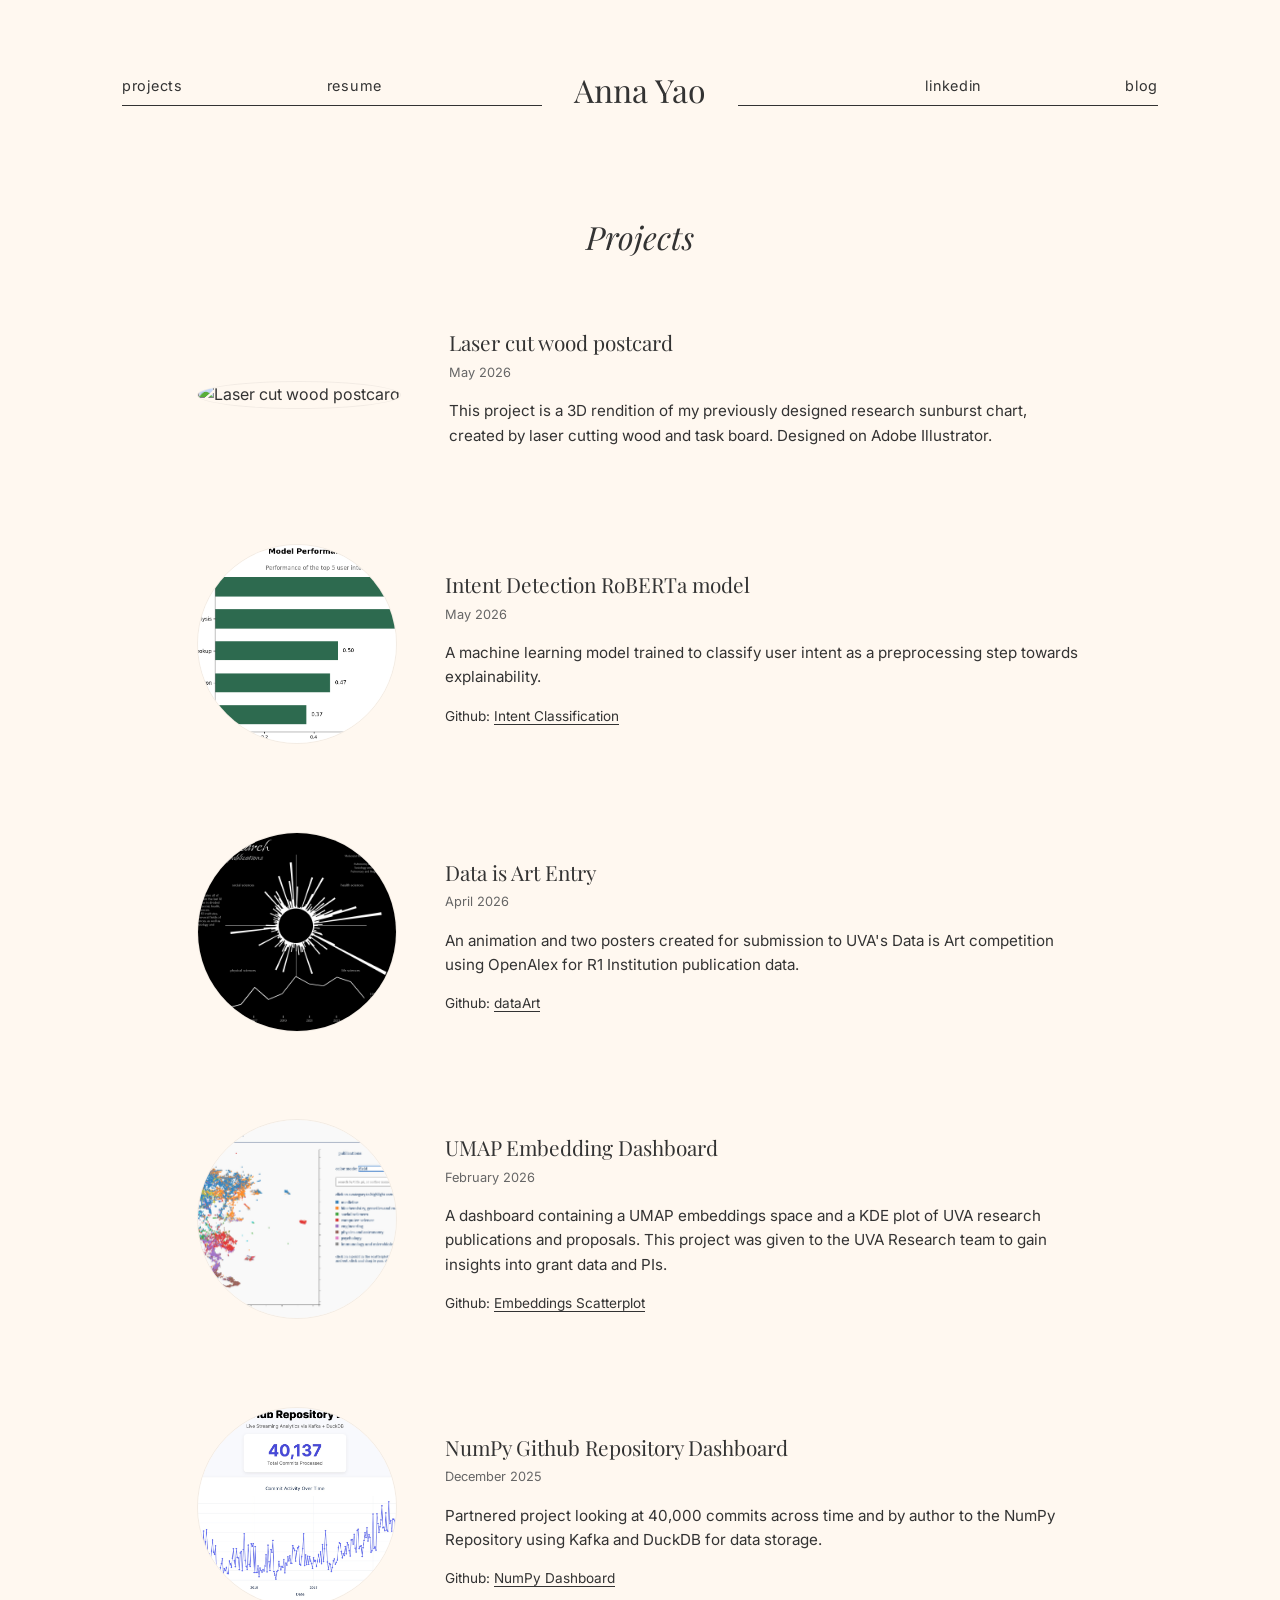
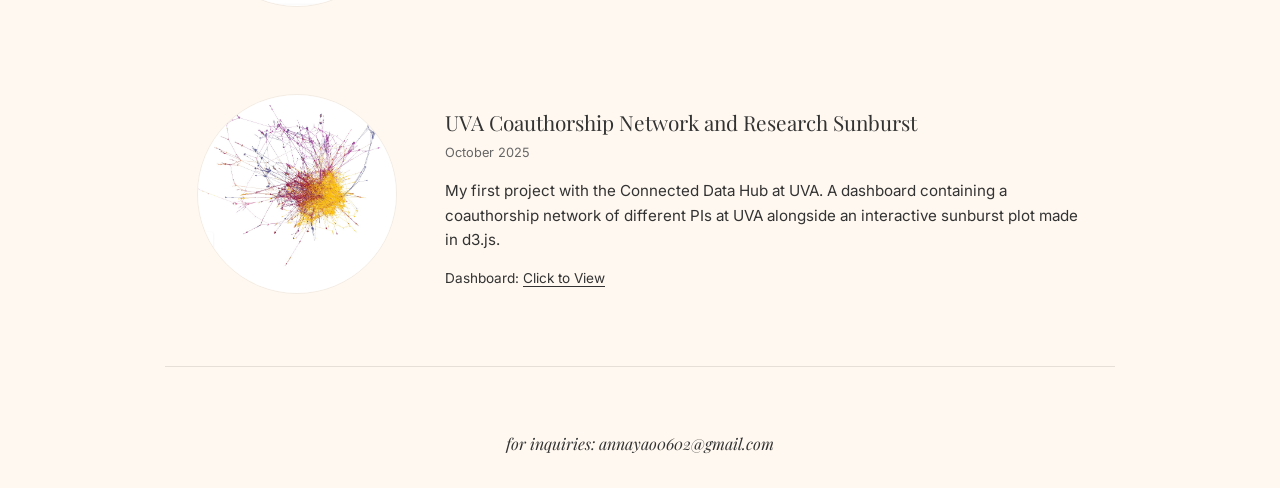
==== data_design.html @ b3412b9c "first commit" ====
<!DOCTYPE html>
<html lang="en">
<head>
    <meta charset="UTF-8">
    <meta name="viewport" content="width=device-width, initial-scale=1.0">
    <title>Projects | Anna Yao</title>
    <link rel="stylesheet" href="styles.css">
    <link href="https://fonts.googleapis.com/css2?family=Playfair+Display:ital,wght@0,400;0,600;1,400&family=Inter:wght@300;400;600&display=swap" rel="stylesheet">
</head>
<body>

    <header>
        <nav class="top-nav">
            <div class="nav-links left-links">
                <a href="/data_design.html">projects</a>
                <a href="resume.pdf" target="_blank">resume</a>
            </div>
            <h1 class="logo-name">
                <a href="/">Anna Yao</a>
            </h1>            
            <div class="nav-links right-links">
                <a href="https://www.linkedin.com/in/anna-yao-6a4943259/" target="_blank">linkedin</a>
                <a href="/blog">blog</a>
            </div>
        </nav>
    </header>

    <main>
        <h2 class="page-title">Projects</h2>

        <div class="project-list">
            
            <article class="project-item">
                <div class="project-image">
                    <img src="laser_cut.jpg" alt="Laser cut wood postcard">
                </div>
                <div class="project-info">
                    <h3>Laser cut wood postcard</h3>
                    <p class="project-date">May 2026</p>
                    <p class="project-desc">This project is a 3D rendition of my previously designed research sunburst chart, created by laser cutting wood and task board. Designed on Adobe Illustrator.</p>
                </div>
            </article>

            <article class="project-item">
                <div class="project-image">
                    <img src="intent.png" alt="Intent Detection RoBERTa model chart">
                </div>
                <div class="project-info">
                    <h3>Intent Detection RoBERTa model</h3>
                    <p class="project-date">May 2026</p>
                    <p class="project-desc">A machine learning model trained to classify user intent as a preprocessing step towards explainability.</p>
                    <p class="project-link">Github: <a href="https://github.com/annayao0602/data-by-design-project-2/tree/main" target="_blank">Intent Classification</a></p>
                </div>
            </article>

            <article class="project-item">
                <div class="project-image">
                    <img src="dataisart.png" alt="Data is Art Entry animation">
                </div>
                <div class="project-info">
                    <h3>Data is Art Entry</h3>
                    <p class="project-date">April 2026</p>
                    <p class="project-desc">An animation and two posters created for submission to UVA's Data is Art competition using OpenAlex for R1 Institution publication data.</p>
                    <p class="project-link">Github: <a href="https://github.com/annayao0602/dataArt" target="_blank">dataArt</a></p>
                </div>
            </article>

            <article class="project-item">
                <div class="project-image">
                    <img src="umap.jpg" alt="UMAP Embedding Dashboard scatterplot">
                </div>
                <div class="project-info">
                    <h3>UMAP Embedding Dashboard</h3>
                    <p class="project-date">February 2026</p>
                    <p class="project-desc">A dashboard containing a UMAP embeddings space and a KDE plot of UVA research publications and proposals. This project was given to the UVA Research team to gain insights into grant data and PIs.</p>
                    <p class="project-link">Github: <a href="https://github.com/annayao0602/Embeddings-Scatterplot" target="_blank">Embeddings Scatterplot</a></p>
                </div>
            </article>

            <article class="project-item">
                <div class="project-image">
                    <img src="numpy.jpg" alt="NumPy Github Repository Dashboard chart">
                </div>
                <div class="project-info">
                    <h3>NumPy Github Repository Dashboard</h3>
                    <p class="project-date">December 2025</p>
                    <p class="project-desc">Partnered project looking at 40,000 commits across time and by author to the NumPy Repository using Kafka and DuckDB for data storage.</p>
                    <p class="project-link">Github: <a href="https://github.com/uvasds-systems/ds3022-data-project-3/tree/main/elaine_anna" target="_blank">NumPy Dashboard</a></p>
                </div>
            </article>

            <article class="project-item">
                <div class="project-image">
                    <img src="helios.jpg" alt="UVA Coauthorship Network and Research Sunburst visualization">
                </div>
                <div class="project-info">
                    <h3>UVA Coauthorship Network and Research Sunburst</h3>
                    <p class="project-date">October 2025</p>
                    <p class="project-desc">My first project with the Connected Data Hub at UVA. A dashboard containing a coauthorship network of different PIs at UVA alongside an interactive sunburst plot made in d3.js.</p>
                    <p class="project-link">Dashboard: <a href="https://annayao0602.github.io/D3-Research-Visualization/" target="_blank">Click to View</a></p>
                </div>
            </article>

            </div>
    </main>

    <footer>
        <p><em>for inquiries: annayao0602@gmail.com</em></p>
    </footer>

</body>
</html>
---- styles.css ----
:root {
    --bg-color: #FFF8F0; 
    --text-color: #333333;
    --accent-color: #CDBBA7;
    --accent-hover: #B5A492;
    --font-serif: 'Playfair Display', serif;
    --font-sans: 'Inter', sans-serif;
}

html {
    scroll-behavior: smooth;
}

* {
    margin: 0;
    padding: 0;
    box-sizing: border-box;
}

body {
    background-color: var(--bg-color);
    color: var(--text-color);
    font-family: var(--font-sans);
    line-height: 1.6;
    display: flex;
    flex-direction: column;
    align-items: center;
}

.back-to-top {
    display: flex;
    width: max-content;
    flex-direction: column;
    align-items: center;
    gap: 0.5rem;
    font-size: 0.8rem;
    font-style: italic;
    font-family: var(--font-serif);
    text-decoration: none;
    color: var(--text-color);
    cursor: pointer;
    margin: 3rem auto 0 auto; 
}

.back-to-top:hover {
    animation: bounceUp 1s infinite;
}

@keyframes bounceUp {
    0%, 100% {
        transform: translateY(0);
    }
    50% {
        transform: translateY(-8px); 
    }
}
header {
    width: 100%;
    max-width: 1100px;
    padding: 2rem;
}
 main, footer {
    width: 100%;
    max-width: 950px;
    padding: 0 2rem;
 }

.top-nav {
    display: flex;
    justify-content: space-between;
    align-items: center;
    padding-top: 2rem;
    padding-bottom: 4rem;
}

.nav-links {
    display: flex;
    gap: 9rem;
    border-bottom: 1px solid var(--text-color);
    padding-bottom: 0.5rem;
    flex: 1;
}
.left-links {
    justify-content: flex-start; 
}

.right-links {
    justify-content: flex-end;  
}

.nav-links a {
    text-decoration: none;
    color: var(--text-color);
    font-size: 0.9rem;
    letter-spacing: 0.05em;
    display: inline-block; 
    
    transition: transform 0.3s ease; 
}

.nav-links a:hover {
    transform: rotate(-4deg); 
    scale: 1.1;
}

.logo-name {
    font-family: var(--font-serif);
    font-size: 2rem;
    font-weight: 400;
    text-align: center;
    padding: 0 2rem;
}
.logo-name a {
    text-decoration: none;     
    color: var(--text-color);  
}

.hero {
    min-height: 70vh;
    display: flex;
    flex-direction: column;
    justify-content: center;
    align-items: center;
    text-align: center;
}

.hero-text {
    font-family: var(--font-serif);
    font-size: 1.2rem;
    margin-bottom: 3rem;
    color: #666;
}

.scroll-indicator {
    display: flex;
    flex-direction: column;
    align-items: center;
    gap: 0.5rem;
    font-size: 0.8rem;
    font-style: italic;
    font-family: var(--font-serif);
    
    text-decoration: none; 
    color: var(--text-color); 
    cursor: pointer;
}

.scroll-indicator:hover {
    animation: bounce 1s infinite; 
}

@keyframes bounce {
    0%, 100% {
        transform: translateY(0); 
    }
    50% {
        transform: translateY(8px); 
    }
}

.section-title {
    font-family: var(--font-serif);
    text-align: center;
    font-style: italic;
    font-weight: 400;
    font-size: 2rem;
    margin-bottom: 3rem;
}

.about-content {
    display: flex;
    gap: 4rem;
    align-items: center;
}

.about-image img {
    width: 300px;
    height: auto;
    object-fit: cover;
}

.about-text {
    flex: 1;
    font-size: 0.95rem;
}

.about-text p {
    margin-bottom: 1.5rem;
}

.btn {
    display: block;
    width: max-content;
    margin: 0 auto;
    background-color: var(--accent-color);
    color: white;
    text-decoration: none;
    padding: 0.5rem 1.5rem;
    font-size: 0.9rem;
    border: none;
    cursor: pointer;
    transition: background-color 0.3s ease;
}

.btn:hover {
    background-color: var(--accent-hover);
}

footer {
    text-align: center;
    padding: 4rem 0 2rem 0;
    font-family: var(--font-serif);
    border-top: 1px solid rgba(0,0,0,0.1);
    margin-top: 4rem;
}

/* --- Projects Page Styling --- */

.page-title {
    font-family: var(--font-serif);
    text-align: center;
    font-style: italic;
    font-weight: 400;
    font-size: 2rem;
    margin-bottom: 4rem; /* Adds breathing room below the title */
}

.project-list {
    display: flex;
    flex-direction: column;
    gap: 5rem; /* The vertical space between each project */
}

.project-item {
    display: flex;
    gap: 3rem; /* The horizontal space between the image and the text */
    align-items: center; /* Vertically centers the text with the image */
}

.project-image {
    flex-shrink: 0; /* Prevents the image from squishing if text is long */
}

.project-image img {
    width: 200px;
    height: 200px;
    border-radius: 50%; /* This creates the perfect circle */
    object-fit: cover;  /* Ensures the image fills the circle without stretching */
    border: 1px solid rgba(0,0,0,0.05); /* Optional: A very faint border to define edges on light images */
}

.project-info {
    flex: 1; 
}

.project-info h3 {
    font-family: var(--font-serif);
    font-weight: 400;
    font-size: 1.3rem;
    margin-bottom: 0.2rem;
}

.project-date {
    font-size: 0.8rem;
    color: #666;
    margin-bottom: 1rem;
}

.project-desc {
    font-size: 0.95rem;
    margin-bottom: 1rem;
    line-height: 1.6;
}

/* The Links (Github/Dashboard) */
.project-link {
    font-size: 0.85rem;
    color: var(--text-color);
}

.project-link a {
    color: var(--text-color);
    text-decoration: underline;
    text-underline-offset: 3px; /* Pushes the underline slightly down for a cleaner look */
    transition: opacity 0.3s ease;
}

.project-link a:hover {
    opacity: 0.7;
}
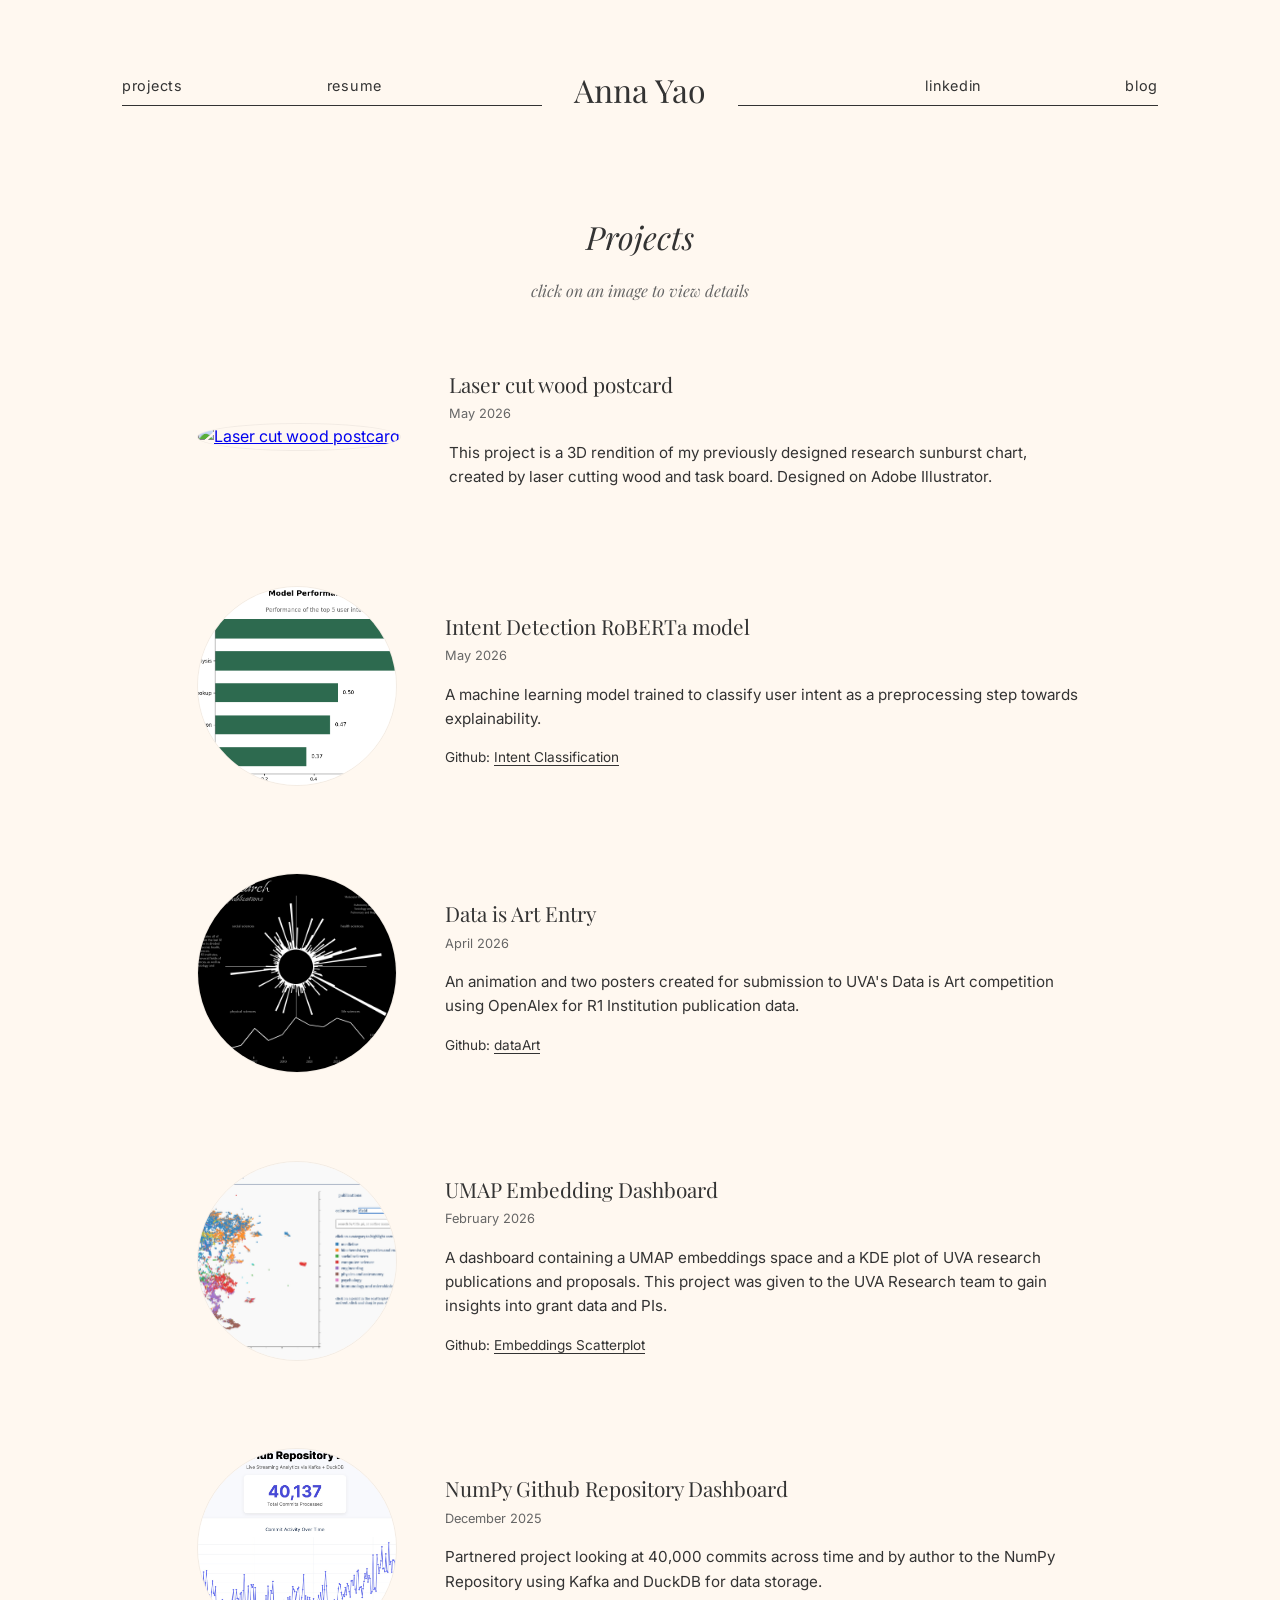
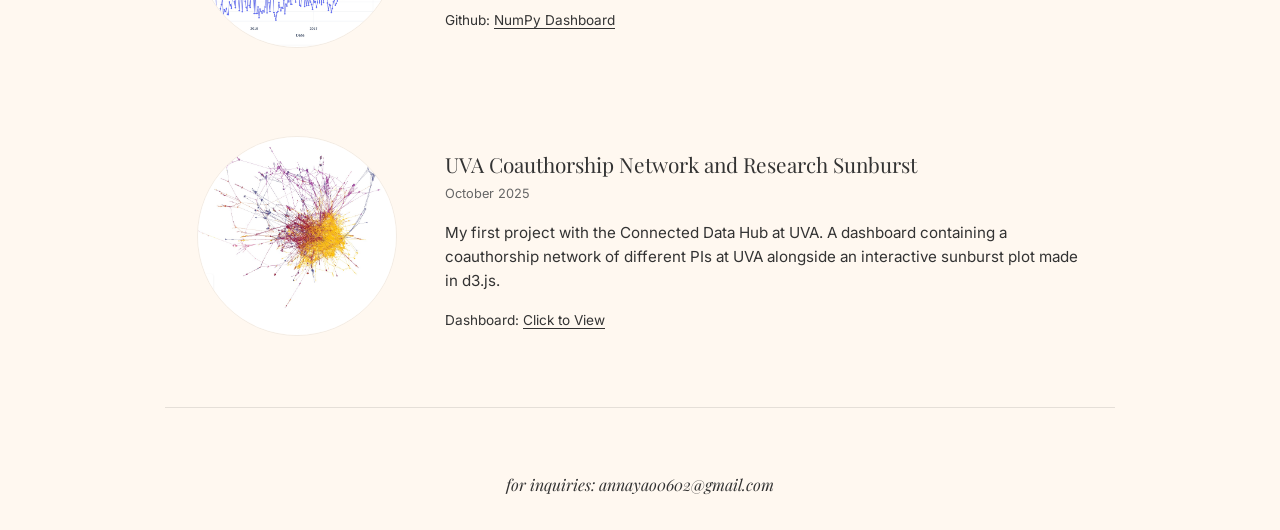
==== commit 5964365e: "updates" ====
--- a/data_design.html
+++ b/data_design.html
@@ -12,27 +12,30 @@
     <header>
         <nav class="top-nav">
             <div class="nav-links left-links">
-                <a href="/data_design.html">projects</a>
+                <a href="data_design.html">projects</a>
                 <a href="resume.pdf" target="_blank">resume</a>
             </div>
             <h1 class="logo-name">
-                <a href="/">Anna Yao</a>
+                <a href="index.html">Anna Yao</a>
             </h1>            
             <div class="nav-links right-links">
                 <a href="https://www.linkedin.com/in/anna-yao-6a4943259/" target="_blank">linkedin</a>
-                <a href="/blog">blog</a>
+                <a href="blog">blog</a>
             </div>
         </nav>
     </header>
 
     <main>
         <h2 class="page-title">Projects</h2>
+        <p class="page-subtitle">click on an image to view details</p>
 
         <div class="project-list">
             
             <article class="project-item">
                 <div class="project-image">
-                    <img src="laser_cut.jpg" alt="Laser cut wood postcard">
+                    <a href="laser_cut.html">
+                        <img src="images/laser_cut.jpg" alt="Laser cut wood postcard">
+                    </a>
                 </div>
                 <div class="project-info">
                     <h3>Laser cut wood postcard</h3>
@@ -43,7 +46,9 @@
 
             <article class="project-item">
                 <div class="project-image">
-                    <img src="intent.png" alt="Intent Detection RoBERTa model chart">
+                    <a href="intent_model.html">
+                        <img src="images/intent.png" alt="Intent Detection RoBERTa model chart">
+                    </a>
                 </div>
                 <div class="project-info">
                     <h3>Intent Detection RoBERTa model</h3>
@@ -55,7 +60,9 @@
 
             <article class="project-item">
                 <div class="project-image">
-                    <img src="dataisart.png" alt="Data is Art Entry animation">
+                    <a href="data_art.html">
+                        <img src="images/dataisart.png" alt="Data is Art Entry animation">
+                    </a>
                 </div>
                 <div class="project-info">
                     <h3>Data is Art Entry</h3>
@@ -67,7 +74,9 @@
 
             <article class="project-item">
                 <div class="project-image">
-                    <img src="umap.jpg" alt="UMAP Embedding Dashboard scatterplot">
+                    <a href="umap_dashboard.html">
+                        <img src="images/umap.jpg" alt="UMAP Embedding Dashboard scatterplot">
+                    </a>
                 </div>
                 <div class="project-info">
                     <h3>UMAP Embedding Dashboard</h3>
@@ -79,7 +88,9 @@
 
             <article class="project-item">
                 <div class="project-image">
-                    <img src="numpy.jpg" alt="NumPy Github Repository Dashboard chart">
+                    <a href="numpy_dashboard.html">
+                        <img src="images/numpy.jpg" alt="NumPy Github Repository Dashboard chart">
+                    </a>
                 </div>
                 <div class="project-info">
                     <h3>NumPy Github Repository Dashboard</h3>
@@ -91,7 +102,9 @@
 
             <article class="project-item">
                 <div class="project-image">
-                    <img src="helios.jpg" alt="UVA Coauthorship Network and Research Sunburst visualization">
+                    <a href="helios_sunburst.html">
+                        <img src="images/helios.jpg" alt="UVA Coauthorship Network and Research Sunburst visualization">
+                    </a>
                 </div>
                 <div class="project-info">
                     <h3>UVA Coauthorship Network and Research Sunburst</h3>
@@ -101,7 +114,7 @@
                 </div>
             </article>
 
-            </div>
+        </div>
     </main>
 
     <footer>
--- a/styles.css
+++ b/styles.css
@@ -17,6 +17,17 @@
     box-sizing: border-box;
 }
 
+@keyframes fadeUp {
+    0% {
+        opacity: 0;
+        transform: translateY(20px); /* Starts slightly lower */
+    }
+    100% {
+        opacity: 1;
+        transform: translateY(0);    /* Ends in its original position */
+    }
+}
+
 body {
     background-color: var(--bg-color);
     color: var(--text-color);
@@ -63,6 +74,11 @@
     width: 100%;
     max-width: 950px;
     padding: 0 2rem;
+
+    opacity: 0; 
+    animation: fadeUp 0.8s ease-out forwards;
+    
+    animation-delay: 0.5s;
  }
 
 .top-nav {
@@ -222,7 +238,16 @@
     font-style: italic;
     font-weight: 400;
     font-size: 2rem;
-    margin-bottom: 4rem; /* Adds breathing room below the title */
+    margin-bottom: 1rem; /* Adds breathing room below the title */
+}
+
+.page-subtitle {
+    text-align: center;
+    font-size: 1rem;
+    font-style: italic;
+    font-family: var(--font-serif);
+    color: #666;
+    margin-bottom: 4rem;
 }
 
 .project-list {
@@ -233,20 +258,28 @@
 
 .project-item {
     display: flex;
-    gap: 3rem; /* The horizontal space between the image and the text */
-    align-items: center; /* Vertically centers the text with the image */
-}
-
-.project-image {
-    flex-shrink: 0; /* Prevents the image from squishing if text is long */
+    gap: 3rem; 
+    align-items: center; 
+}
+
+.project-image a {
+    display: block;
 }
 
 .project-image img {
     width: 200px;
     height: 200px;
-    border-radius: 50%; /* This creates the perfect circle */
-    object-fit: cover;  /* Ensures the image fills the circle without stretching */
-    border: 1px solid rgba(0,0,0,0.05); /* Optional: A very faint border to define edges on light images */
+    border-radius: 50%; 
+    object-fit: cover;  
+    border: 1px solid rgba(0,0,0,0.05); 
+    
+    transition: transform 0.3s ease; 
+    
+    cursor: pointer; 
+}
+
+.project-image img:hover {
+    transform: scale(1.1); 
 }
 
 .project-info {
@@ -287,4 +320,158 @@
 
 .project-link a:hover {
     opacity: 0.7;
+}
+
+/* --- Project Detail Page Styling --- */
+
+.project-detail {
+    display: flex;
+    flex-direction: column;
+    align-items: center;
+}
+
+.detail-title {
+    font-family: var(--font-serif);
+    text-align: center;
+    font-weight: 400;
+    font-size: 2.5rem;
+    margin-bottom: 2rem;
+}
+
+/* --- Image Gallery (Carousel) --- */
+.carousel {
+    position: relative;
+    width: 100%;
+    max-width: 800px; /* Limits how wide the gallery gets */
+    height: 500px;    /* Fixed height to keep layout stable */
+    margin-bottom: 3rem;
+}
+
+.carousel-track-container {
+    height: 100%;
+    width: 100%;
+    overflow: hidden; /* Hides the images that are off-screen */
+    border-radius: 8px; /* Optional: Slight curve to the image corners */
+}
+
+.carousel-track {
+    padding: 0;
+    margin: 0;
+    list-style: none;
+    display: flex;
+    height: 100%;
+    transition: transform 0.4s ease-in-out; /* The smooth sliding animation */
+}
+
+.carousel-slide {
+    min-width: 100%; /* Forces each image to take up exactly 100% of the container */
+    height: 100%;
+}
+
+.carousel-slide img {
+    width: 100%;
+    height: 100%;
+    object-fit: contain; 
+}
+
+/* Gallery Navigation Arrows */
+.carousel-btn {
+    position: absolute;
+    top: 50%;
+    transform: translateY(-50%);
+    background: rgba(250, 248, 242, 0.8); /* Your warm background, slightly transparent */
+    border: none;
+    cursor: pointer;
+    border-radius: 50%;
+    width: 40px;
+    height: 40px;
+    display: flex;
+    justify-content: center;
+    align-items: center;
+    color: var(--text-color);
+    transition: background 0.2s ease, transform 0.2s ease;
+    z-index: 10;
+}
+
+.carousel-btn:hover {
+    background: white;
+    transform: translateY(-50%) scale(1.1); /* Slight pop when hovered */
+}
+
+.carousel-btn.prev {
+    left: -20px; /* Hangs slightly outside the image */
+}
+
+.carousel-btn.next {
+    right: -20px;
+}
+
+/* --- Detail Text Styling --- */
+.detail-content {
+    max-width: 650px; /* Keeps line lengths comfortable for reading */
+    width: 100%;
+}
+
+.detail-date {
+    font-size: 0.9rem;
+    color: #666;
+    margin-bottom: 2rem;
+    font-style: italic;
+    border-bottom: 1px solid rgba(0,0,0,0.1);
+    padding-bottom: 0.5rem;
+}
+
+.detail-description {
+    font-size: 1rem;
+    line-height: 1.8;
+    margin-bottom: 2.5rem;
+}
+
+.detail-description p {
+    margin-bottom: 1.5rem;
+}
+
+/* --- Back to Projects Button --- */
+
+.back-link-container {
+    width: 100%;
+    display: flex;
+    justify-content: center;
+    max-width: 1400px; /* Matches the width you set for your header earlier */
+    margin: auto auto; /* Centers the container */
+    padding-top: 4rem;
+    padding-bottom: 0rem;
+}
+
+.back-link {
+    display: inline-flex;
+    align-items: center;
+    gap: 0.5rem;
+    text-decoration: none;
+    color: var(--text-color);
+    font-size: 1.1rem;
+    font-style: italic;
+    font-family: var(--font-serif);
+    transition: transform 0.3s ease, opacity 0.3s ease;
+    width: max-content; /* Keeps the hover area tight around the text */
+}
+
+.back-link:hover {
+    opacity: 0.7;
+    transform: translateX(-5px); 
+}
+
+.carousel-caption {
+    text-align: center;
+    margin-top: 1rem;
+    padding: 0 2rem;
+    min-height: 2.5rem; /* Prevents the page from jumping if a caption spans two lines */
+}
+
+#caption-text {
+    font-family: var(--font-serif);
+    font-style: italic;
+    font-size: 0.95rem;
+    color: #666;
+    transition: opacity 0.3s ease; /* Optional smooth fade */
 }
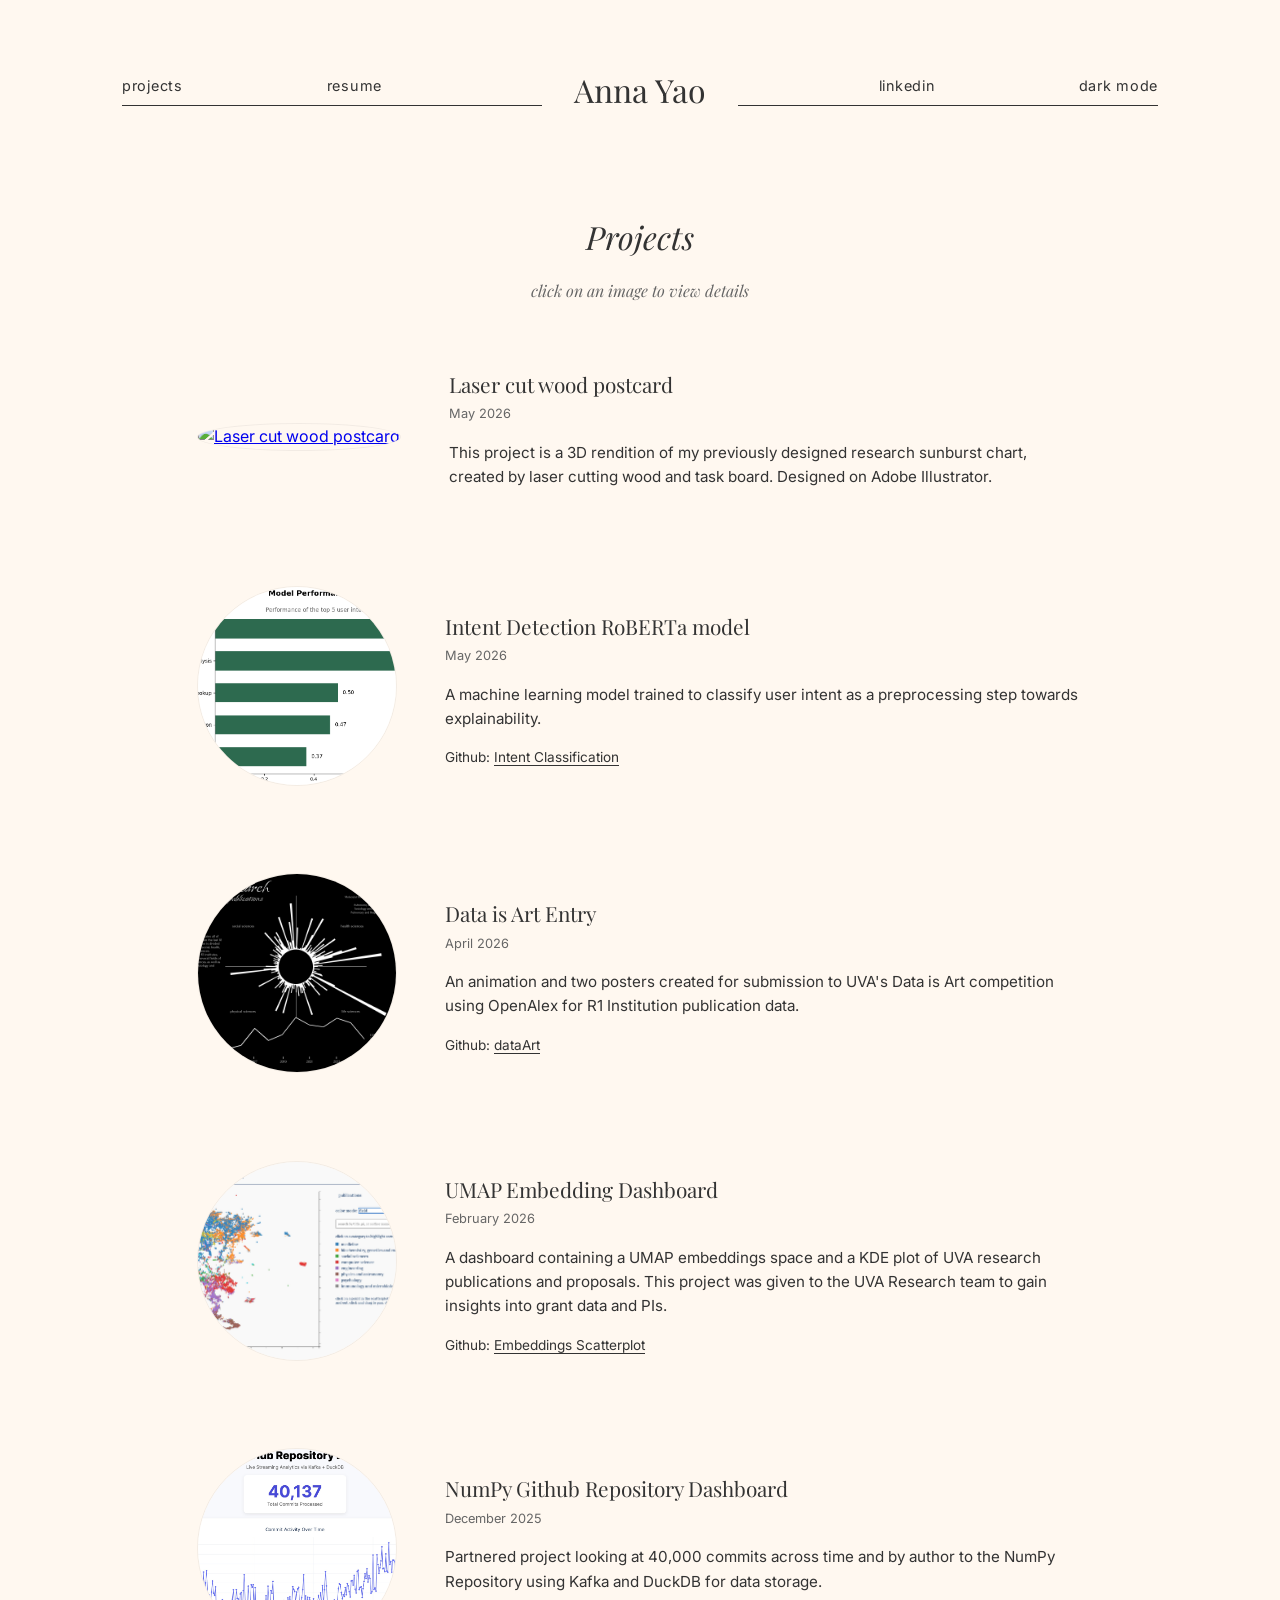
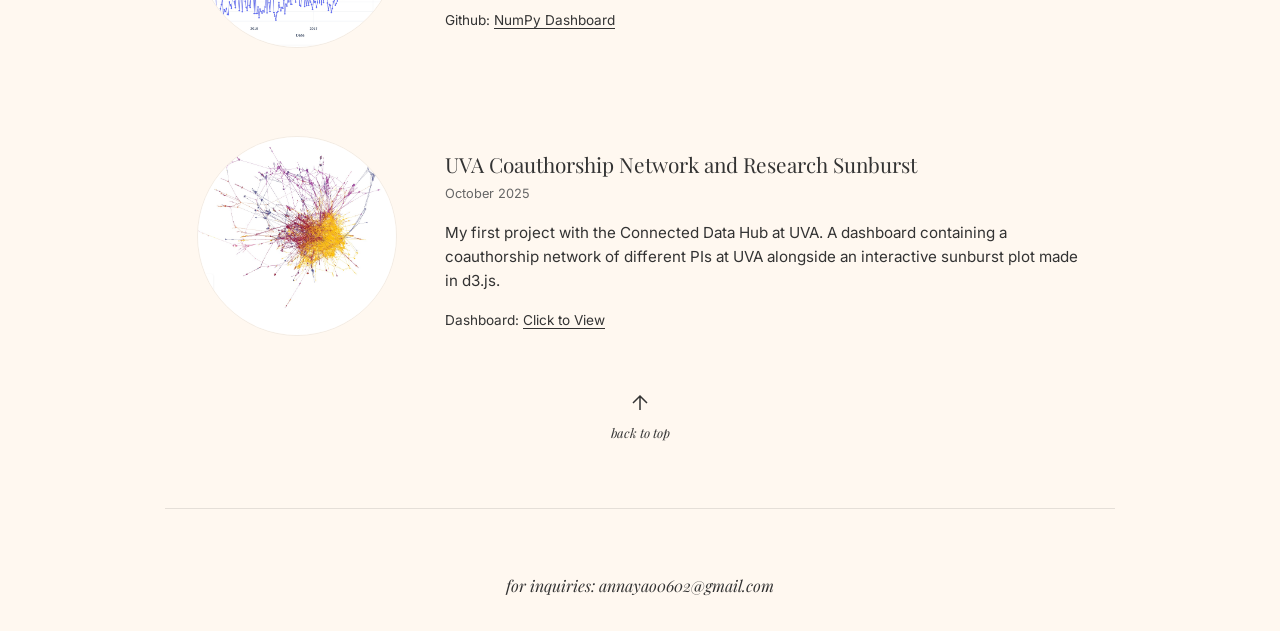
==== commit 57d2b6bf: "back to top button" ====
--- a/data_design.html
+++ b/data_design.html
@@ -20,7 +20,7 @@
             </h1>            
             <div class="nav-links right-links">
                 <a href="https://www.linkedin.com/in/anna-yao-6a4943259/" target="_blank">linkedin</a>
-                <a href="blog">blog</a>
+                <a href="#" id="theme-toggle">dark mode</a>
             </div>
         </nav>
     </header>
@@ -117,9 +117,18 @@
         </div>
     </main>
 
+    <a href="#" class="back-to-top" aria-label="Scroll back to top">
+        <svg width="24" height="24" viewBox="0 0 24 24" fill="none" stroke="currentColor" stroke-width="1.5">
+            <path d="M12 19V5M5 12l7-7 7 7"/>
+        </svg>
+        <span>back to top</span>
+    </a>
+
     <footer>
         <p><em>for inquiries: annayao0602@gmail.com</em></p>
     </footer>
+        <script src="script.js"></script>
+
 
 </body>
 </html>
